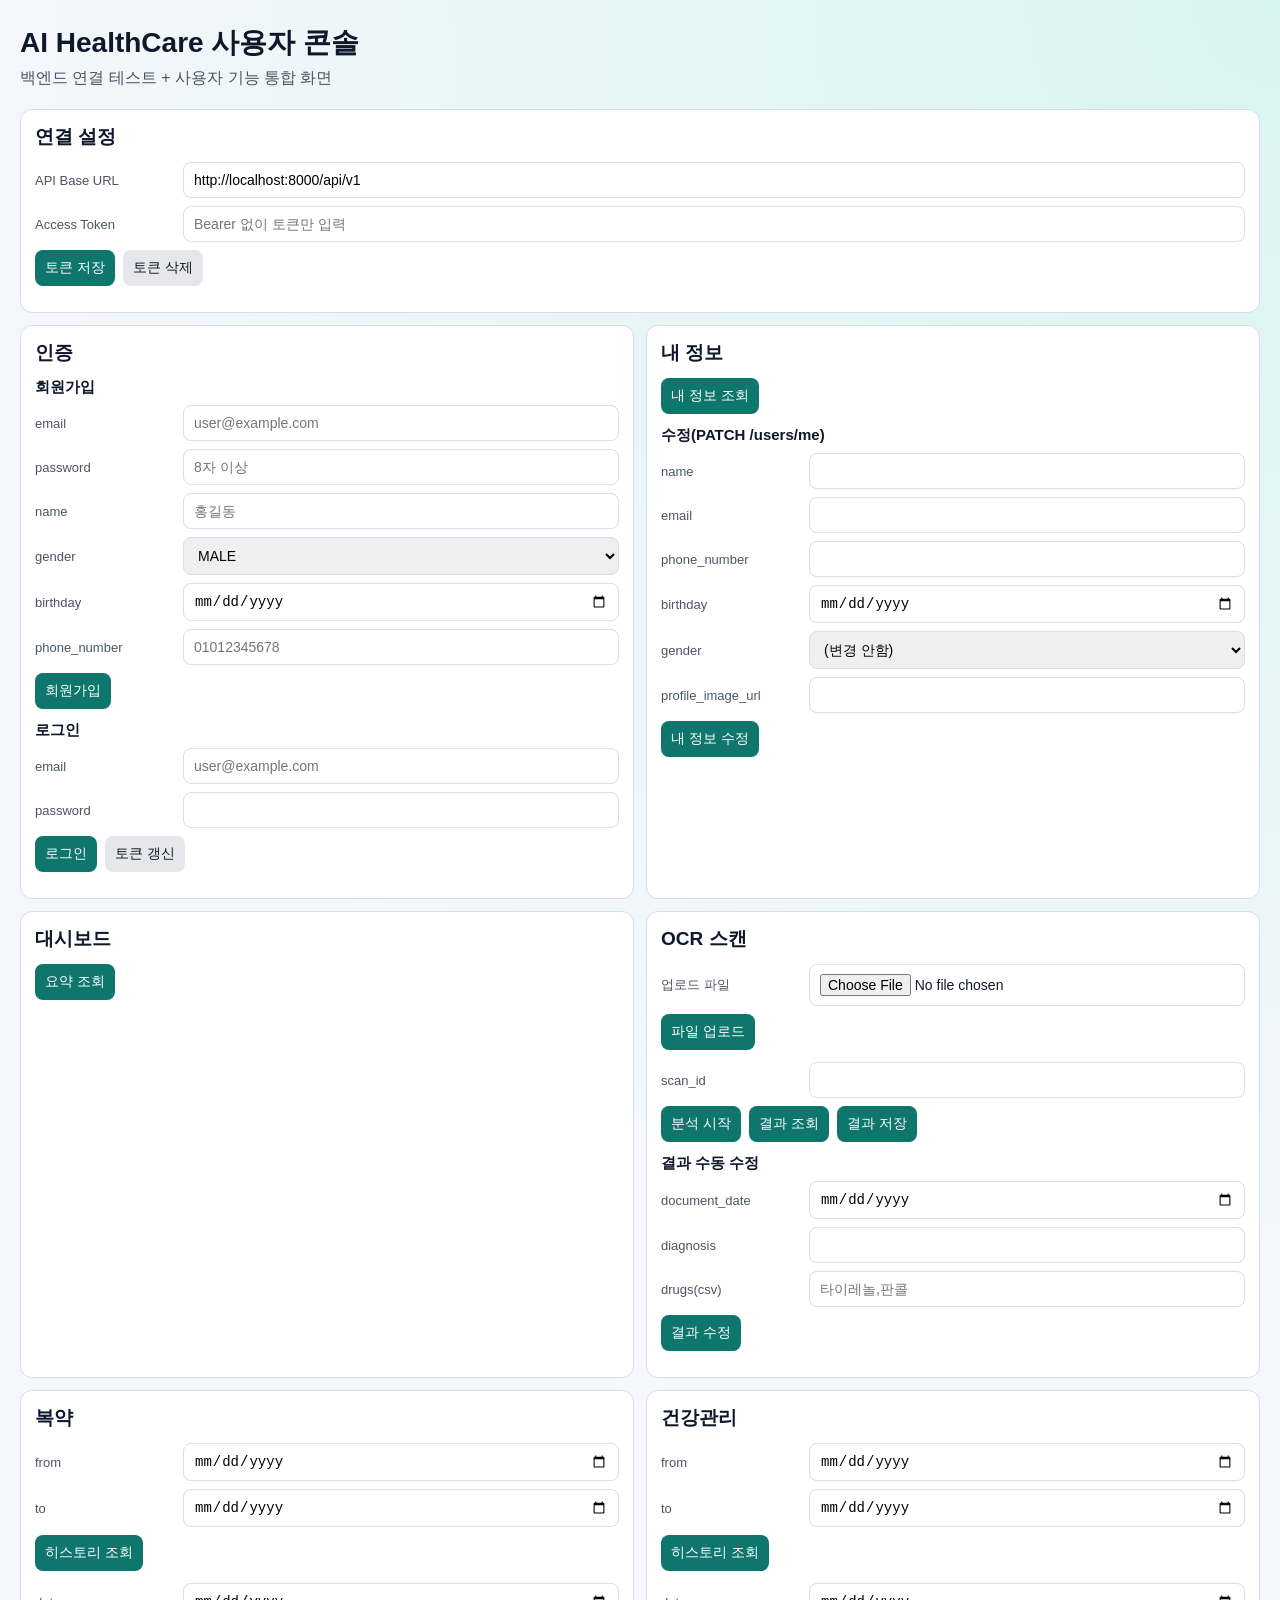
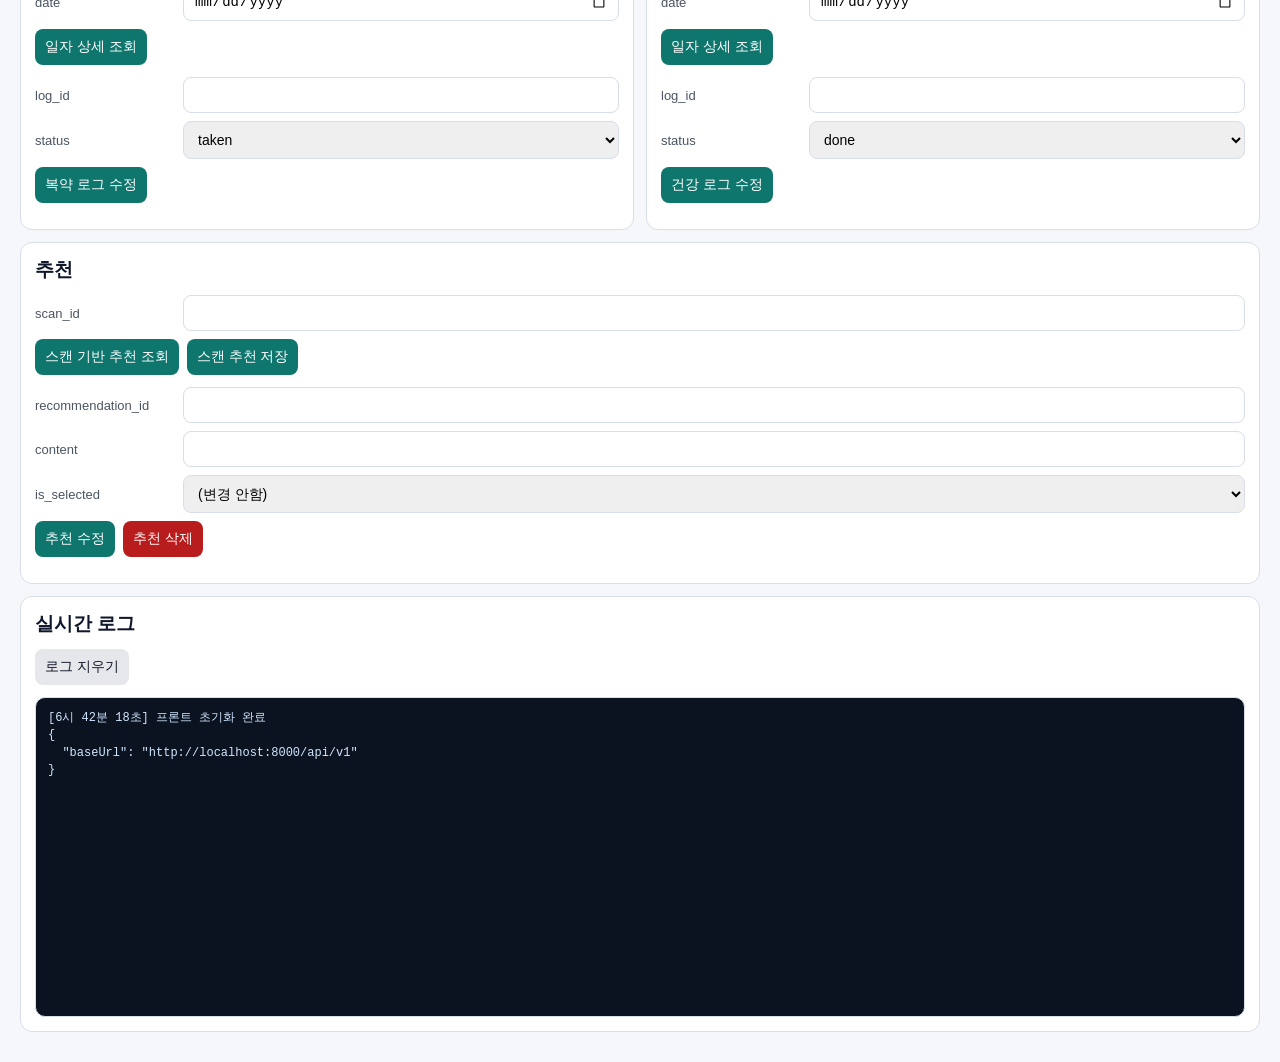
==== artifacts/frontend/index.html @ 844ef0e8 "테스트 프론트 백엔드 연결 상태 확인" ====
<!doctype html>
<html lang="ko">
<head>
  <meta charset="UTF-8" />
  <meta name="viewport" content="width=device-width, initial-scale=1.0" />
  <title>AI HealthCare Front</title>
  <link rel="stylesheet" href="./styles.css" />
</head>
<body>
  <header>
    <h1>AI HealthCare 사용자 콘솔</h1>
    <p>백엔드 연결 테스트 + 사용자 기능 통합 화면</p>
  </header>

  <main>
    <section class="card">
      <h2>연결 설정</h2>
      <div class="row">
        <label>API Base URL</label>
        <input id="baseUrl" type="text" value="http://localhost:8000/api/v1" />
      </div>
      <div class="row">
        <label>Access Token</label>
        <input id="accessToken" type="text" placeholder="Bearer 없이 토큰만 입력" />
      </div>
      <div class="actions">
        <button id="saveConfigBtn" type="button">토큰 저장</button>
        <button id="clearTokenBtn" type="button" class="ghost">토큰 삭제</button>
      </div>
    </section>

    <section class="grid2">
      <article class="card">
        <h2>인증</h2>
        <h3>회원가입</h3>
        <div class="row"><label>email</label><input id="signupEmail" type="email" placeholder="user@example.com" /></div>
        <div class="row"><label>password</label><input id="signupPassword" type="password" placeholder="8자 이상" /></div>
        <div class="row"><label>name</label><input id="signupName" type="text" placeholder="홍길동" /></div>
        <div class="row">
          <label>gender</label>
          <select id="signupGender">
            <option value="MALE">MALE</option>
            <option value="FEMALE">FEMALE</option>
          </select>
        </div>
        <div class="row"><label>birthday</label><input id="signupBirthday" type="date" /></div>
        <div class="row"><label>phone_number</label><input id="signupPhone" type="text" placeholder="01012345678" /></div>
        <div class="actions"><button id="signupBtn" type="button">회원가입</button></div>

        <h3>로그인</h3>
        <div class="row"><label>email</label><input id="loginEmail" type="email" placeholder="user@example.com" /></div>
        <div class="row"><label>password</label><input id="loginPassword" type="password" /></div>
        <div class="actions">
          <button id="loginBtn" type="button">로그인</button>
          <button id="refreshBtn" type="button" class="ghost">토큰 갱신</button>
        </div>
      </article>

      <article class="card">
        <h2>내 정보</h2>
        <div class="actions">
          <button id="meBtn" type="button">내 정보 조회</button>
        </div>
        <h3>수정(PATCH /users/me)</h3>
        <div class="row"><label>name</label><input id="meName" type="text" /></div>
        <div class="row"><label>email</label><input id="meEmail" type="email" /></div>
        <div class="row"><label>phone_number</label><input id="mePhone" type="text" /></div>
        <div class="row"><label>birthday</label><input id="meBirthday" type="date" /></div>
        <div class="row">
          <label>gender</label>
          <select id="meGender">
            <option value="">(변경 안함)</option>
            <option value="MALE">MALE</option>
            <option value="FEMALE">FEMALE</option>
          </select>
        </div>
        <div class="row"><label>profile_image_url</label><input id="meProfileUrl" type="text" /></div>
        <div class="actions"><button id="mePatchBtn" type="button">내 정보 수정</button></div>
      </article>
    </section>

    <section class="grid2">
      <article class="card">
        <h2>대시보드</h2>
        <div class="actions"><button id="dashboardBtn" type="button">요약 조회</button></div>
      </article>

      <article class="card">
        <h2>OCR 스캔</h2>
        <div class="row"><label>업로드 파일</label><input id="scanFile" type="file" /></div>
        <div class="actions"><button id="scanUploadBtn" type="button">파일 업로드</button></div>
        <div class="row"><label>scan_id</label><input id="scanId" type="number" min="1" /></div>
        <div class="actions">
          <button id="scanAnalyzeBtn" type="button">분석 시작</button>
          <button id="scanGetBtn" type="button">결과 조회</button>
          <button id="scanSaveBtn" type="button">결과 저장</button>
        </div>
        <h3>결과 수동 수정</h3>
        <div class="row"><label>document_date</label><input id="scanDocDate" type="date" /></div>
        <div class="row"><label>diagnosis</label><input id="scanDiagnosis" type="text" /></div>
        <div class="row"><label>drugs(csv)</label><input id="scanDrugs" type="text" placeholder="타이레놀,판콜" /></div>
        <div class="actions"><button id="scanPatchBtn" type="button">결과 수정</button></div>
      </article>
    </section>

    <section class="grid2">
      <article class="card">
        <h2>복약</h2>
        <div class="row"><label>from</label><input id="medFrom" type="date" /></div>
        <div class="row"><label>to</label><input id="medTo" type="date" /></div>
        <div class="actions"><button id="medHistoryBtn" type="button">히스토리 조회</button></div>
        <div class="row"><label>date</label><input id="medDate" type="date" /></div>
        <div class="actions"><button id="medDayBtn" type="button">일자 상세 조회</button></div>
        <div class="row"><label>log_id</label><input id="medLogId" type="number" min="1" /></div>
        <div class="row">
          <label>status</label>
          <select id="medStatus">
            <option value="taken">taken</option>
            <option value="skipped">skipped</option>
            <option value="delayed">delayed</option>
          </select>
        </div>
        <div class="actions"><button id="medPatchBtn" type="button">복약 로그 수정</button></div>
      </article>

      <article class="card">
        <h2>건강관리</h2>
        <div class="row"><label>from</label><input id="healthFrom" type="date" /></div>
        <div class="row"><label>to</label><input id="healthTo" type="date" /></div>
        <div class="actions"><button id="healthHistoryBtn" type="button">히스토리 조회</button></div>
        <div class="row"><label>date</label><input id="healthDate" type="date" /></div>
        <div class="actions"><button id="healthDayBtn" type="button">일자 상세 조회</button></div>
        <div class="row"><label>log_id</label><input id="healthLogId" type="number" min="1" /></div>
        <div class="row">
          <label>status</label>
          <select id="healthStatus">
            <option value="done">done</option>
            <option value="skipped">skipped</option>
          </select>
        </div>
        <div class="actions"><button id="healthPatchBtn" type="button">건강 로그 수정</button></div>
      </article>
    </section>

    <section class="card">
      <h2>추천</h2>
      <div class="row"><label>scan_id</label><input id="recScanId" type="number" min="1" /></div>
      <div class="actions">
        <button id="recListBtn" type="button">스캔 기반 추천 조회</button>
        <button id="recSaveBtn" type="button">스캔 추천 저장</button>
      </div>
      <div class="row"><label>recommendation_id</label><input id="recId" type="number" min="1" /></div>
      <div class="row"><label>content</label><input id="recContent" type="text" /></div>
      <div class="row">
        <label>is_selected</label>
        <select id="recSelected">
          <option value="">(변경 안함)</option>
          <option value="true">true</option>
          <option value="false">false</option>
        </select>
      </div>
      <div class="actions">
        <button id="recPatchBtn" type="button">추천 수정</button>
        <button id="recDeleteBtn" type="button" class="danger">추천 삭제</button>
      </div>
    </section>

    <section class="card">
      <h2>실시간 로그</h2>
      <div class="actions">
        <button id="clearLogBtn" type="button" class="ghost">로그 지우기</button>
      </div>
      <pre id="logPanel"></pre>
    </section>
  </main>

  <script src="./app.js"></script>
</body>
</html>
---- artifacts/frontend/styles.css ----
:root {
  color-scheme: light;
  --bg: #f5f7fb;
  --card: #ffffff;
  --line: #d7deea;
  --text: #0f172a;
  --muted: #4b5563;
  --primary: #0f766e;
  --danger: #b91c1c;
}

* {
  box-sizing: border-box;
}

body {
  margin: 0;
  background: radial-gradient(circle at top right, #d9f5f0, transparent 45%), var(--bg);
  color: var(--text);
  font-family: "Noto Sans KR", "Apple SD Gothic Neo", sans-serif;
}

header {
  padding: 24px 20px 8px;
}

h1 {
  margin: 0;
  font-size: 28px;
}

h2 {
  margin: 0 0 12px;
  font-size: 19px;
}

h3 {
  margin: 12px 0 8px;
  font-size: 15px;
}

p {
  margin: 6px 0 0;
  color: var(--muted);
}

main {
  padding: 12px 20px 30px;
  display: grid;
  gap: 12px;
}

.grid2 {
  display: grid;
  grid-template-columns: 1fr 1fr;
  gap: 12px;
}

.card {
  border: 1px solid var(--line);
  background: var(--card);
  border-radius: 12px;
  padding: 14px;
}

.row {
  display: grid;
  grid-template-columns: 140px 1fr;
  gap: 8px;
  align-items: center;
  margin-bottom: 8px;
}

.row label {
  font-size: 13px;
  color: var(--muted);
}

input,
select,
button {
  border: 1px solid var(--line);
  border-radius: 8px;
  padding: 9px 10px;
  font-size: 14px;
}

button {
  background: var(--primary);
  color: #fff;
  border: none;
  cursor: pointer;
}

button.ghost {
  background: #e5e7eb;
  color: #111827;
}

button.danger {
  background: var(--danger);
}

.actions {
  display: flex;
  flex-wrap: wrap;
  gap: 8px;
  margin: 8px 0 12px;
}

#logPanel {
  height: 320px;
  overflow: auto;
  margin: 0;
  padding: 12px;
  border: 1px solid var(--line);
  background: #0b1220;
  color: #d1e7ff;
  border-radius: 10px;
  font-size: 12px;
  line-height: 1.45;
}

@media (max-width: 960px) {
  .grid2 {
    grid-template-columns: 1fr;
  }

  .row {
    grid-template-columns: 1fr;
  }
}
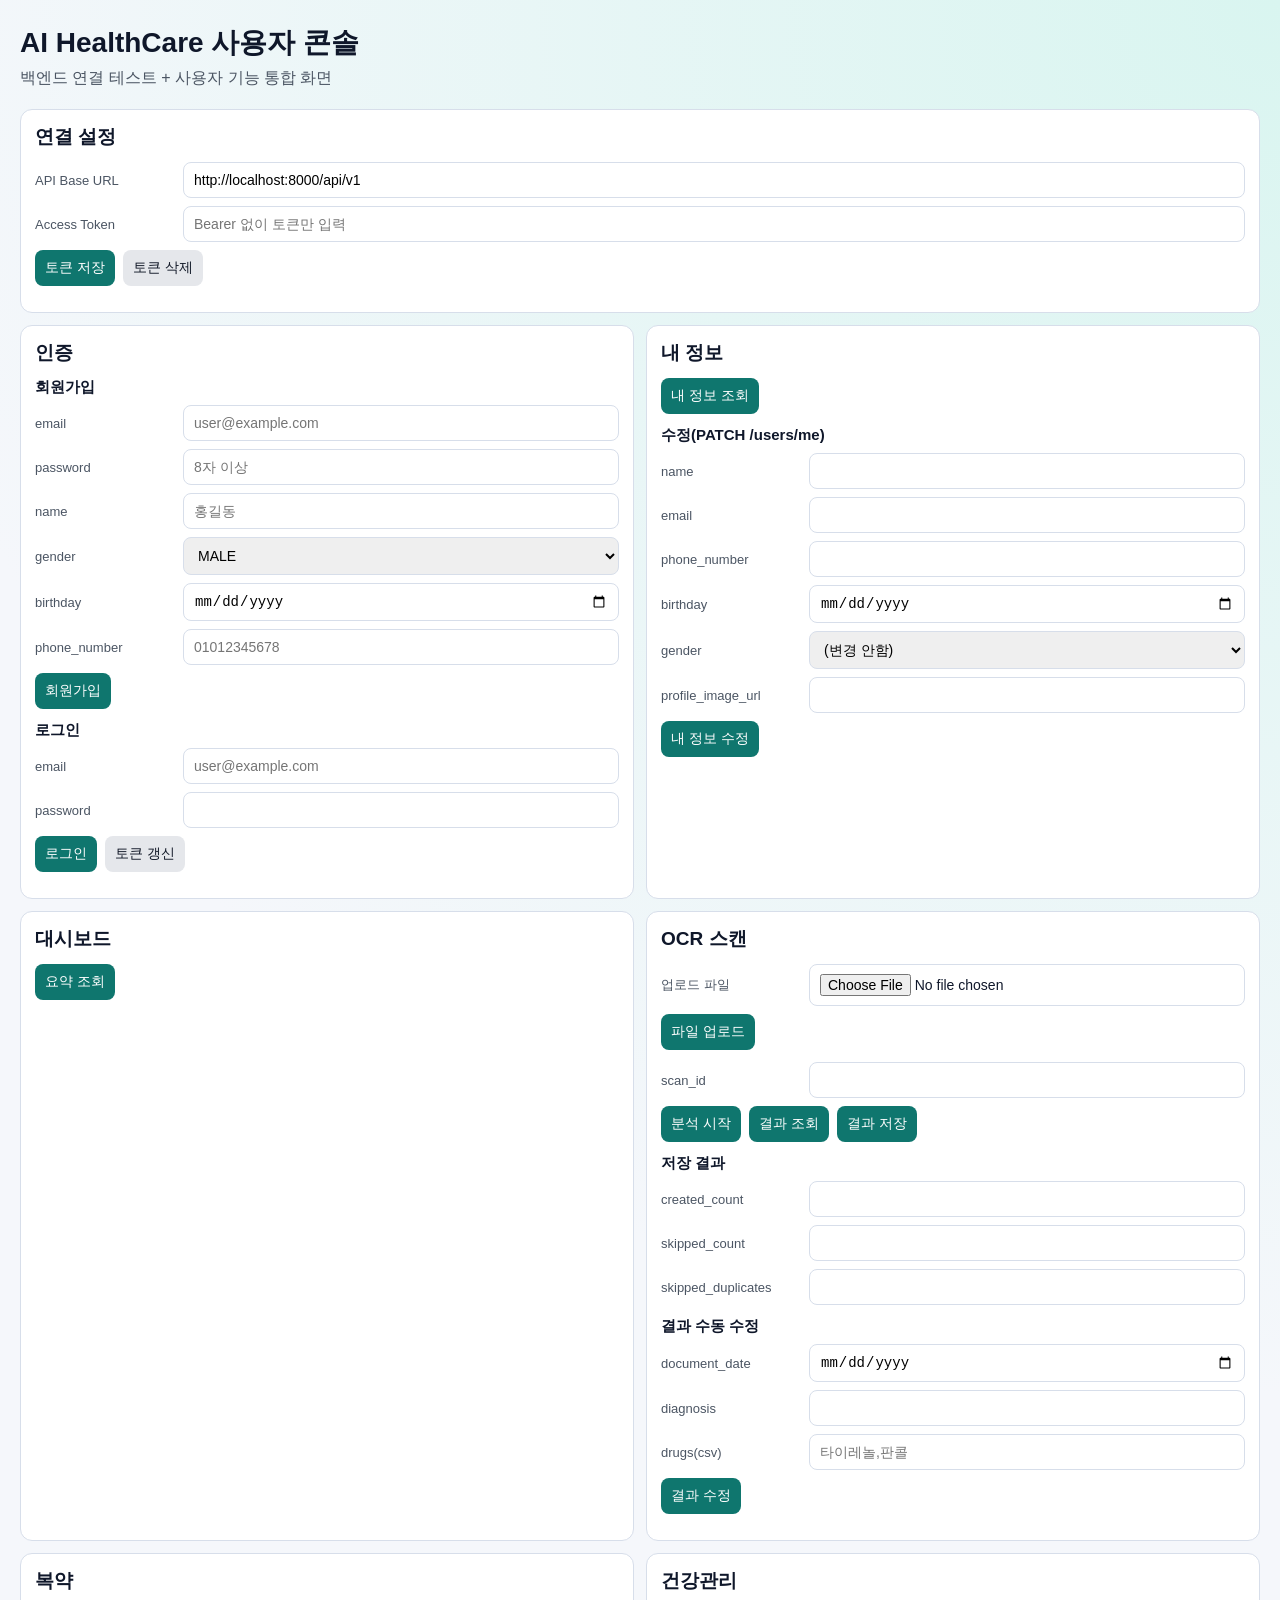
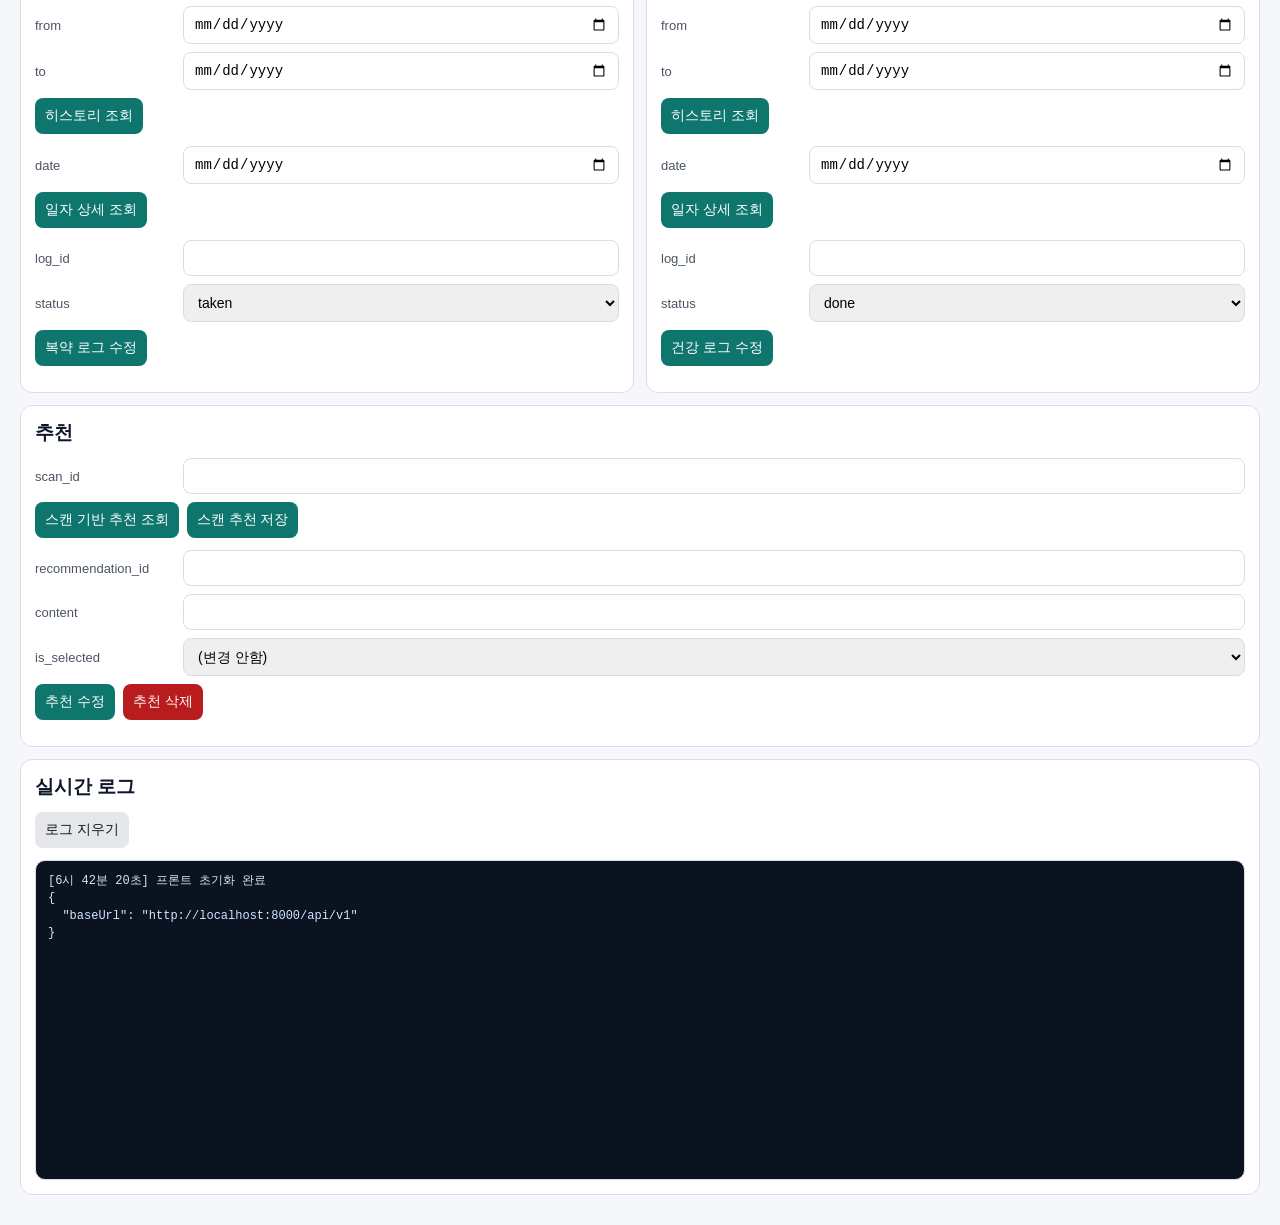
==== commit 372c57ad: "프론트 적용" ====
--- a/artifacts/frontend/index.html
+++ b/artifacts/frontend/index.html
@@ -95,6 +95,10 @@
           <button id="scanGetBtn" type="button">결과 조회</button>
           <button id="scanSaveBtn" type="button">결과 저장</button>
         </div>
+        <h3>저장 결과</h3>
+        <div class="row"><label>created_count</label><input id="scanCreatedCount" type="text" readonly /></div>
+        <div class="row"><label>skipped_count</label><input id="scanSkippedCount" type="text" readonly /></div>
+        <div class="row"><label>skipped_duplicates</label><input id="scanSkippedDupes" type="text" readonly /></div>
         <h3>결과 수동 수정</h3>
         <div class="row"><label>document_date</label><input id="scanDocDate" type="date" /></div>
         <div class="row"><label>diagnosis</label><input id="scanDiagnosis" type="text" /></div>
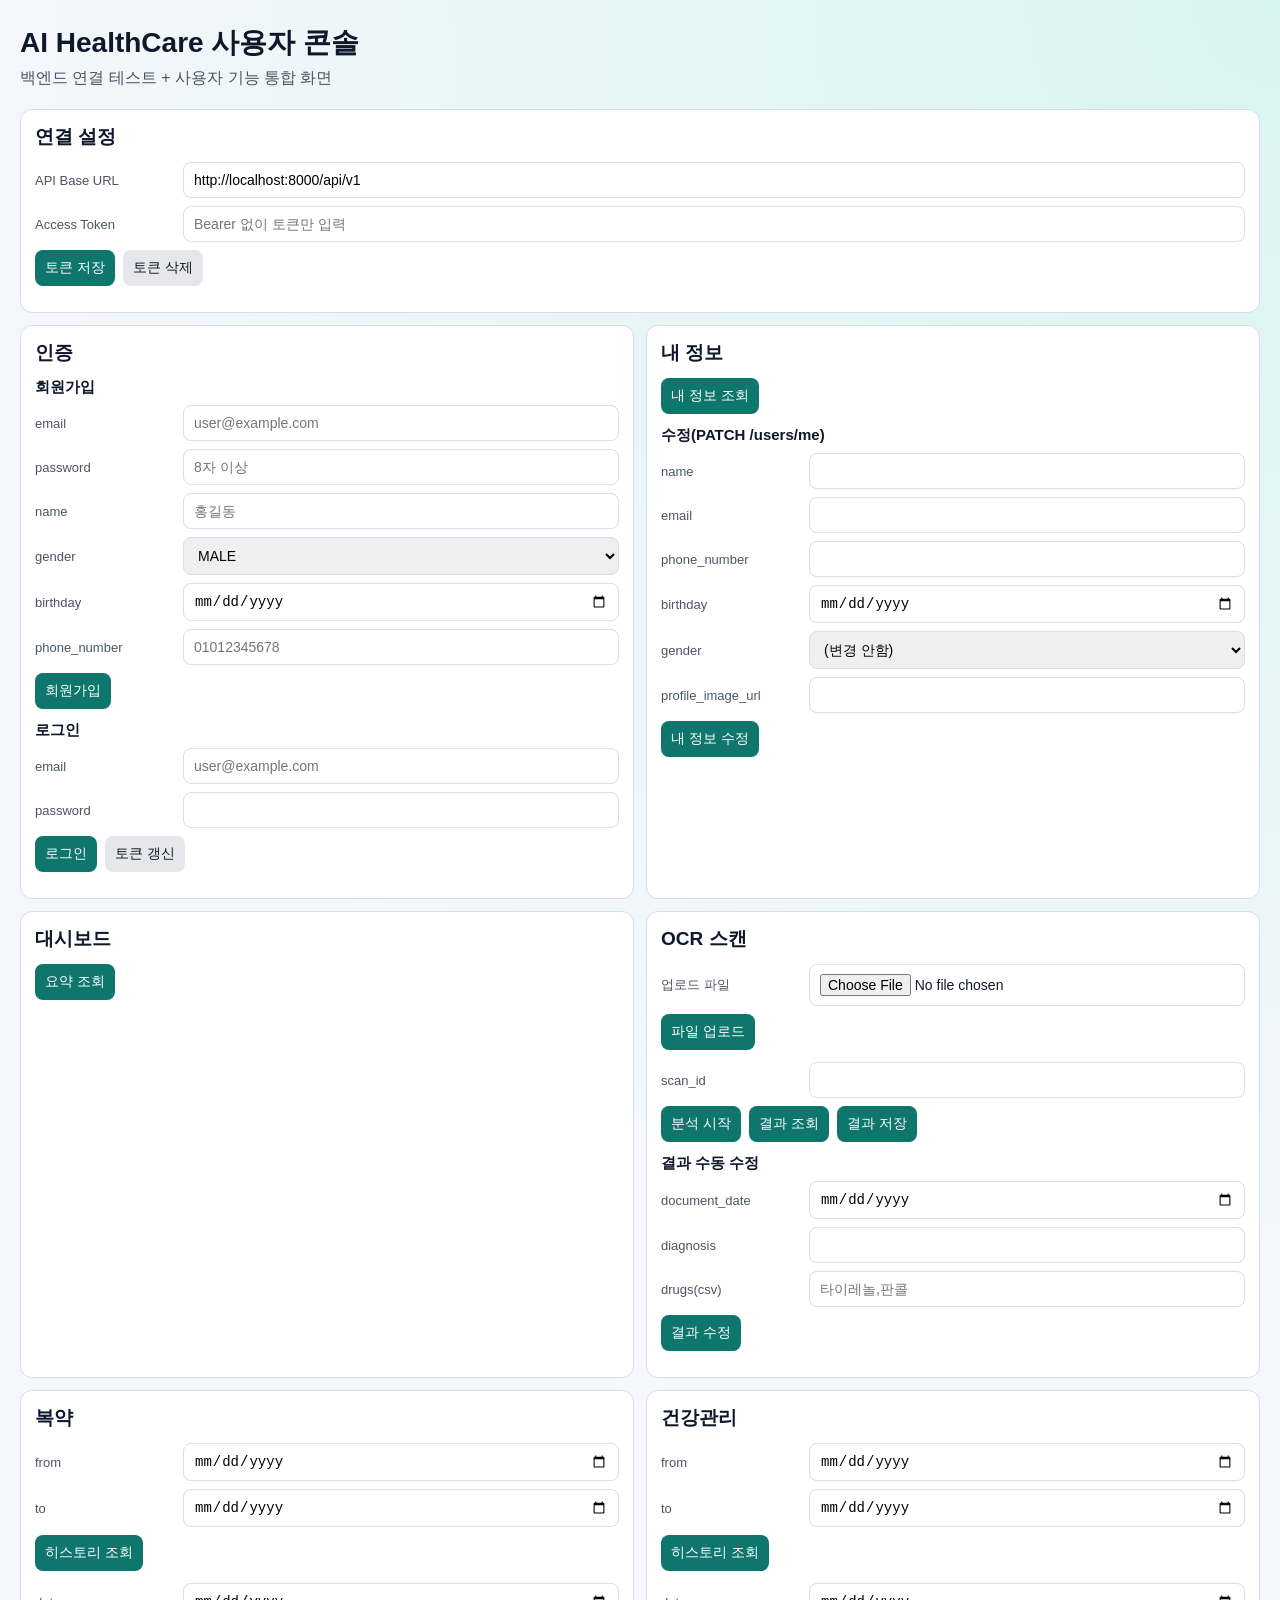
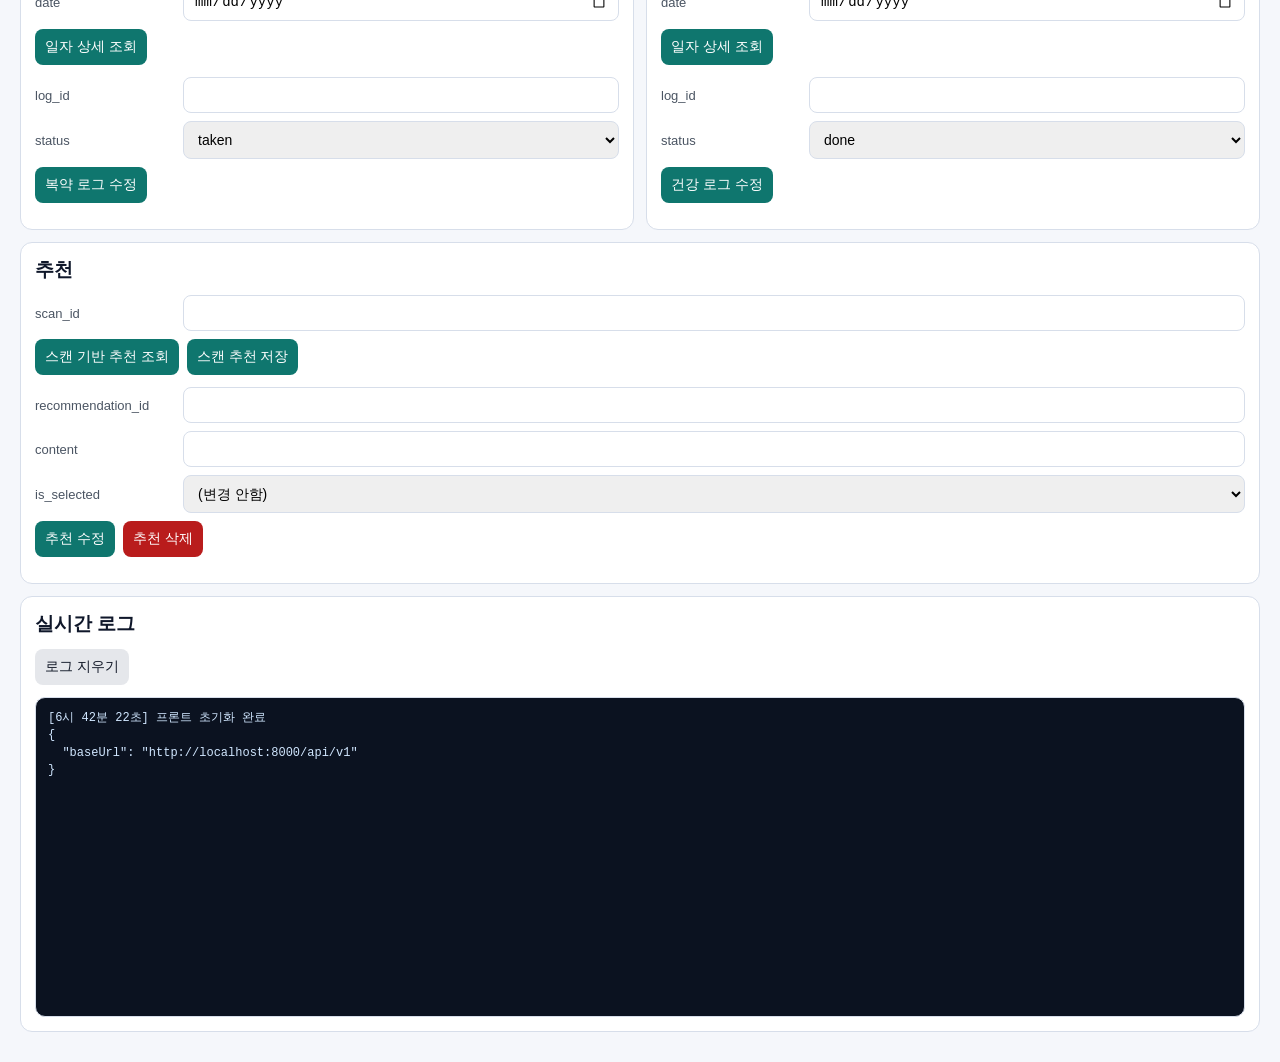
==== commit 0a8ae99e: "Merge pull request #30 from AI-HealthCare-01/feature/ocr-ai-db-flow Feature/ocr ai db flow" ====
--- a/artifacts/frontend/index.html
+++ b/artifacts/frontend/index.html
@@ -95,10 +95,6 @@
           <button id="scanGetBtn" type="button">결과 조회</button>
           <button id="scanSaveBtn" type="button">결과 저장</button>
         </div>
-        <h3>저장 결과</h3>
-        <div class="row"><label>created_count</label><input id="scanCreatedCount" type="text" readonly /></div>
-        <div class="row"><label>skipped_count</label><input id="scanSkippedCount" type="text" readonly /></div>
-        <div class="row"><label>skipped_duplicates</label><input id="scanSkippedDupes" type="text" readonly /></div>
         <h3>결과 수동 수정</h3>
         <div class="row"><label>document_date</label><input id="scanDocDate" type="date" /></div>
         <div class="row"><label>diagnosis</label><input id="scanDiagnosis" type="text" /></div>
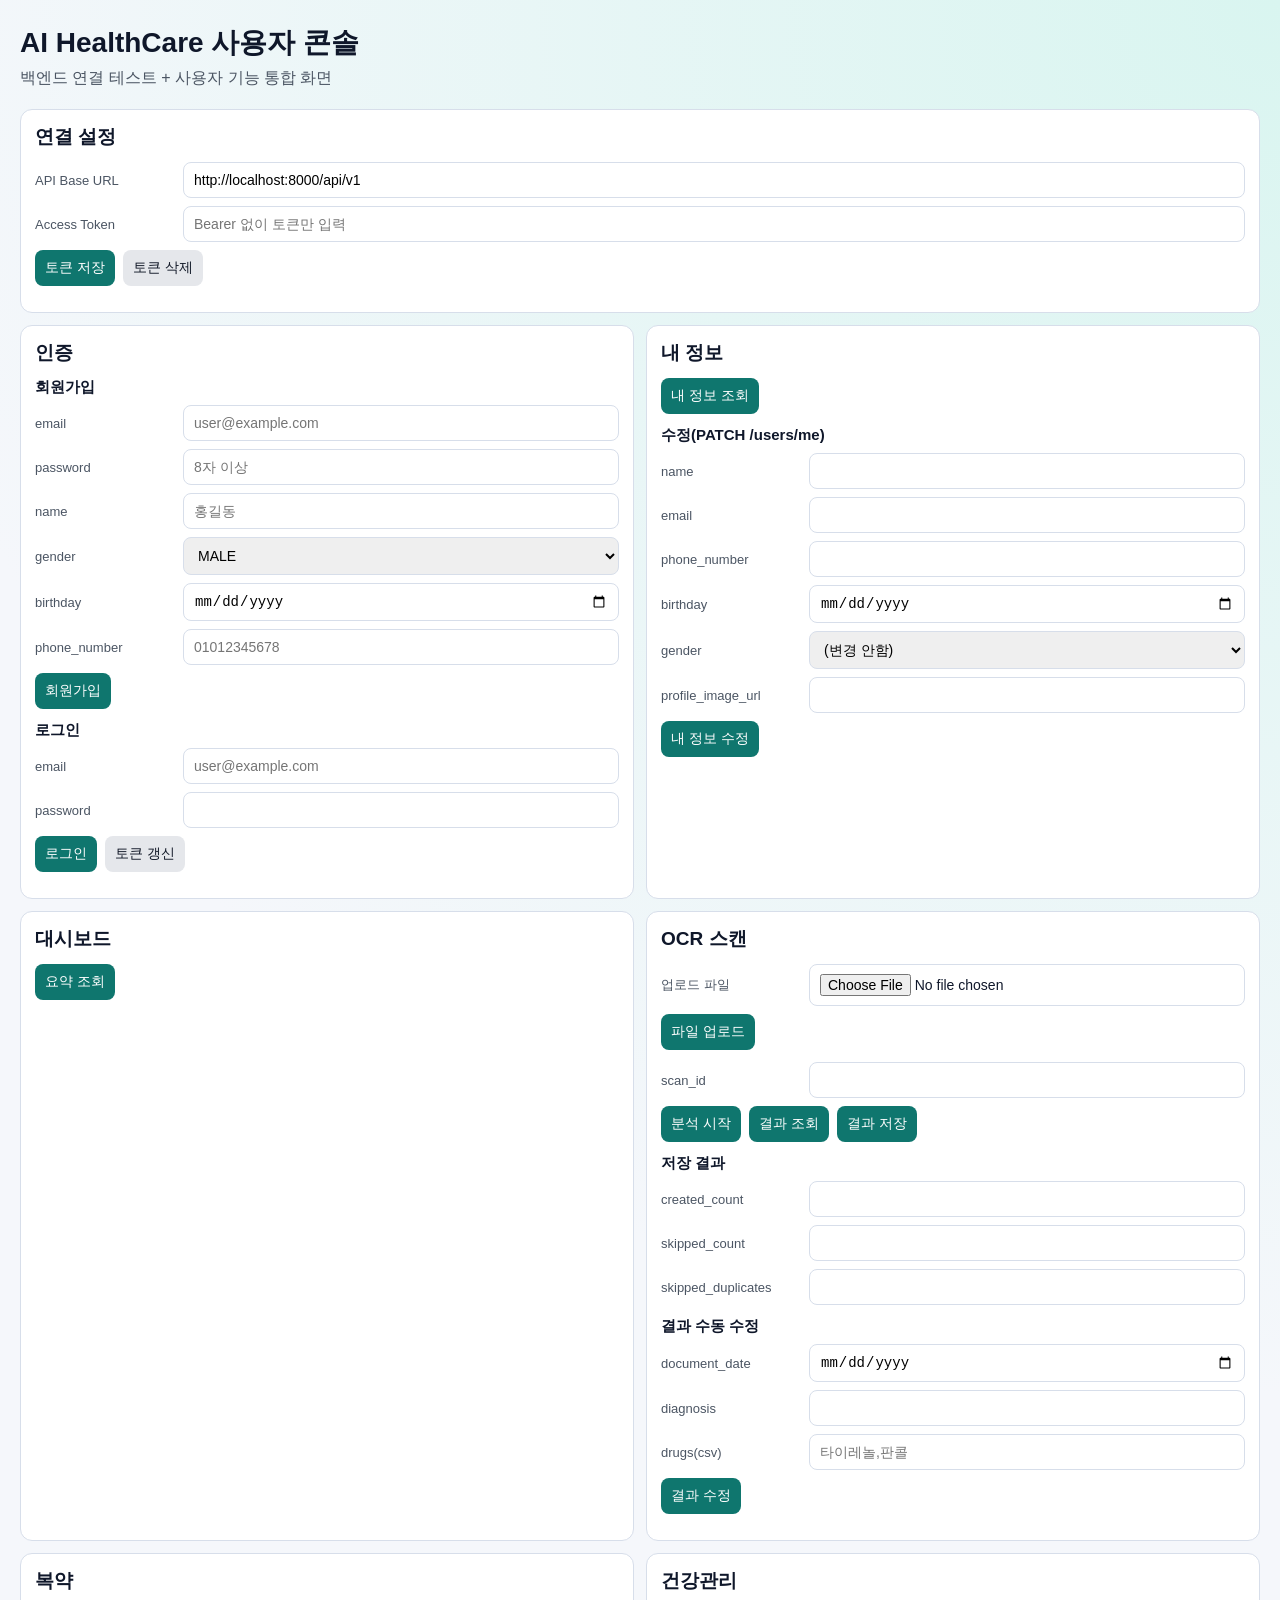
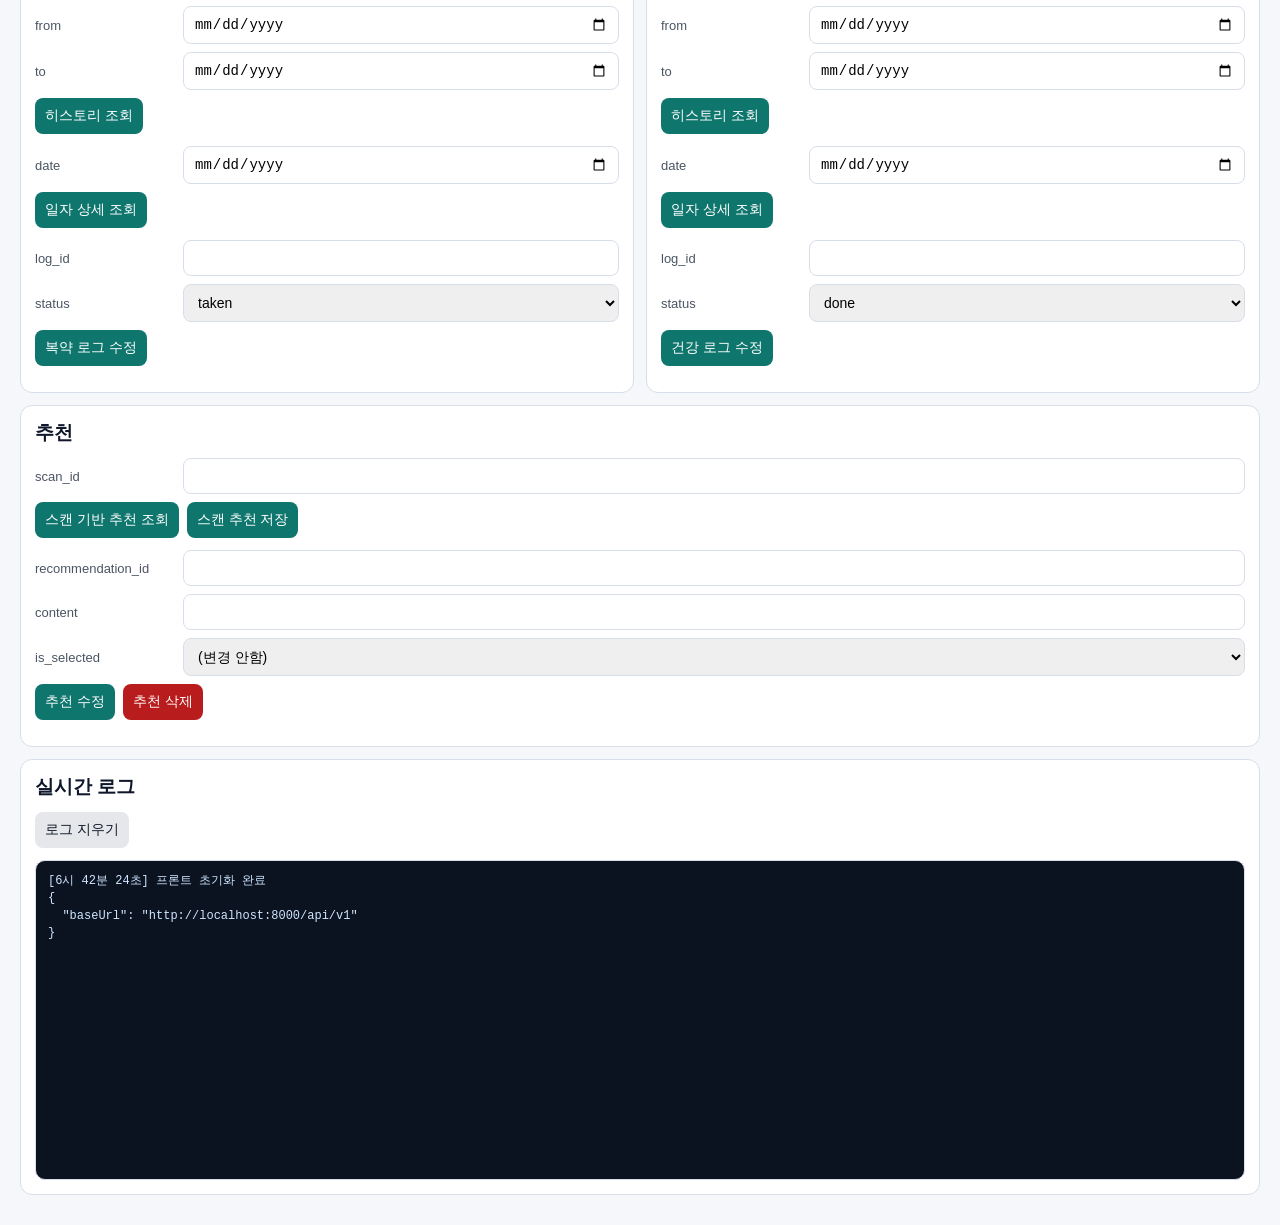
==== commit 1d6de579: "Merge pull request #31 from AI-HealthCare-01/feature/ocr-ai-db-flow 의약품 데이터 추가" ====
--- a/artifacts/frontend/index.html
+++ b/artifacts/frontend/index.html
@@ -95,6 +95,10 @@
           <button id="scanGetBtn" type="button">결과 조회</button>
           <button id="scanSaveBtn" type="button">결과 저장</button>
         </div>
+        <h3>저장 결과</h3>
+        <div class="row"><label>created_count</label><input id="scanCreatedCount" type="text" readonly /></div>
+        <div class="row"><label>skipped_count</label><input id="scanSkippedCount" type="text" readonly /></div>
+        <div class="row"><label>skipped_duplicates</label><input id="scanSkippedDupes" type="text" readonly /></div>
         <h3>결과 수동 수정</h3>
         <div class="row"><label>document_date</label><input id="scanDocDate" type="date" /></div>
         <div class="row"><label>diagnosis</label><input id="scanDiagnosis" type="text" /></div>
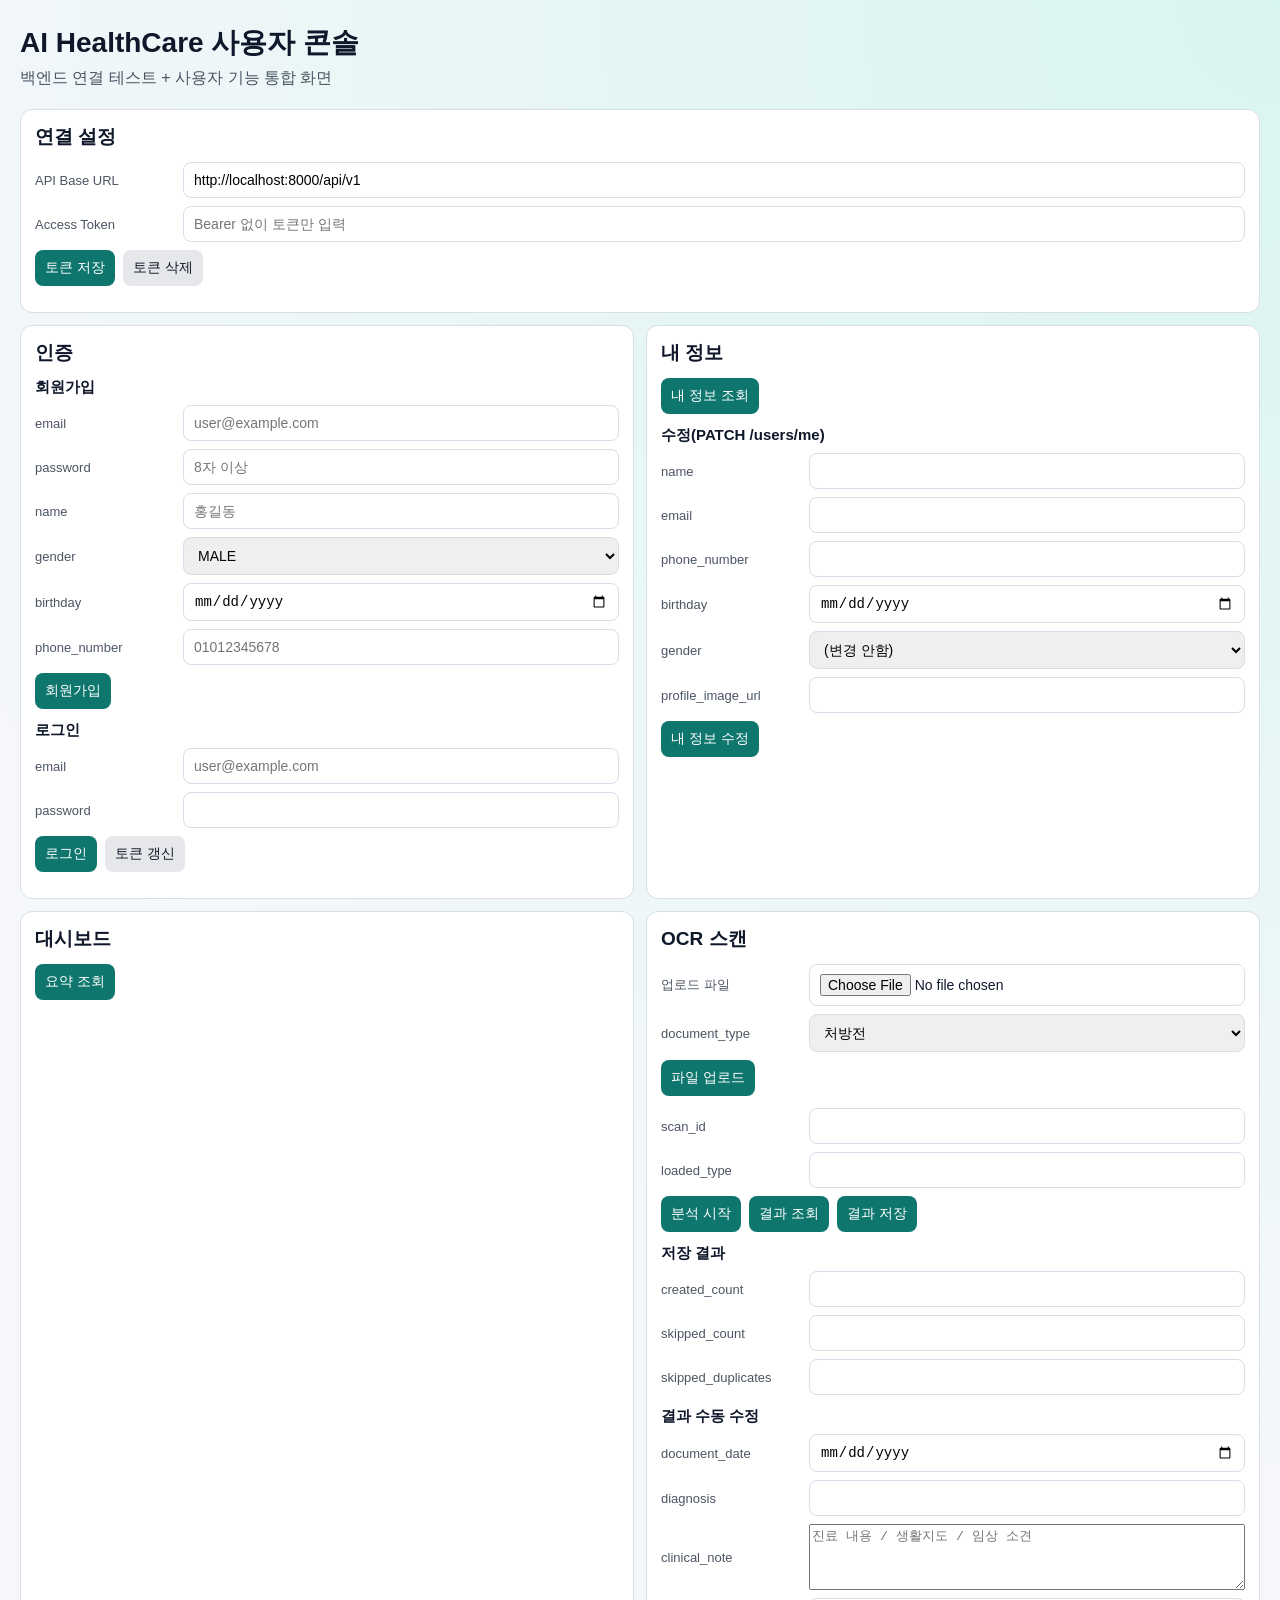
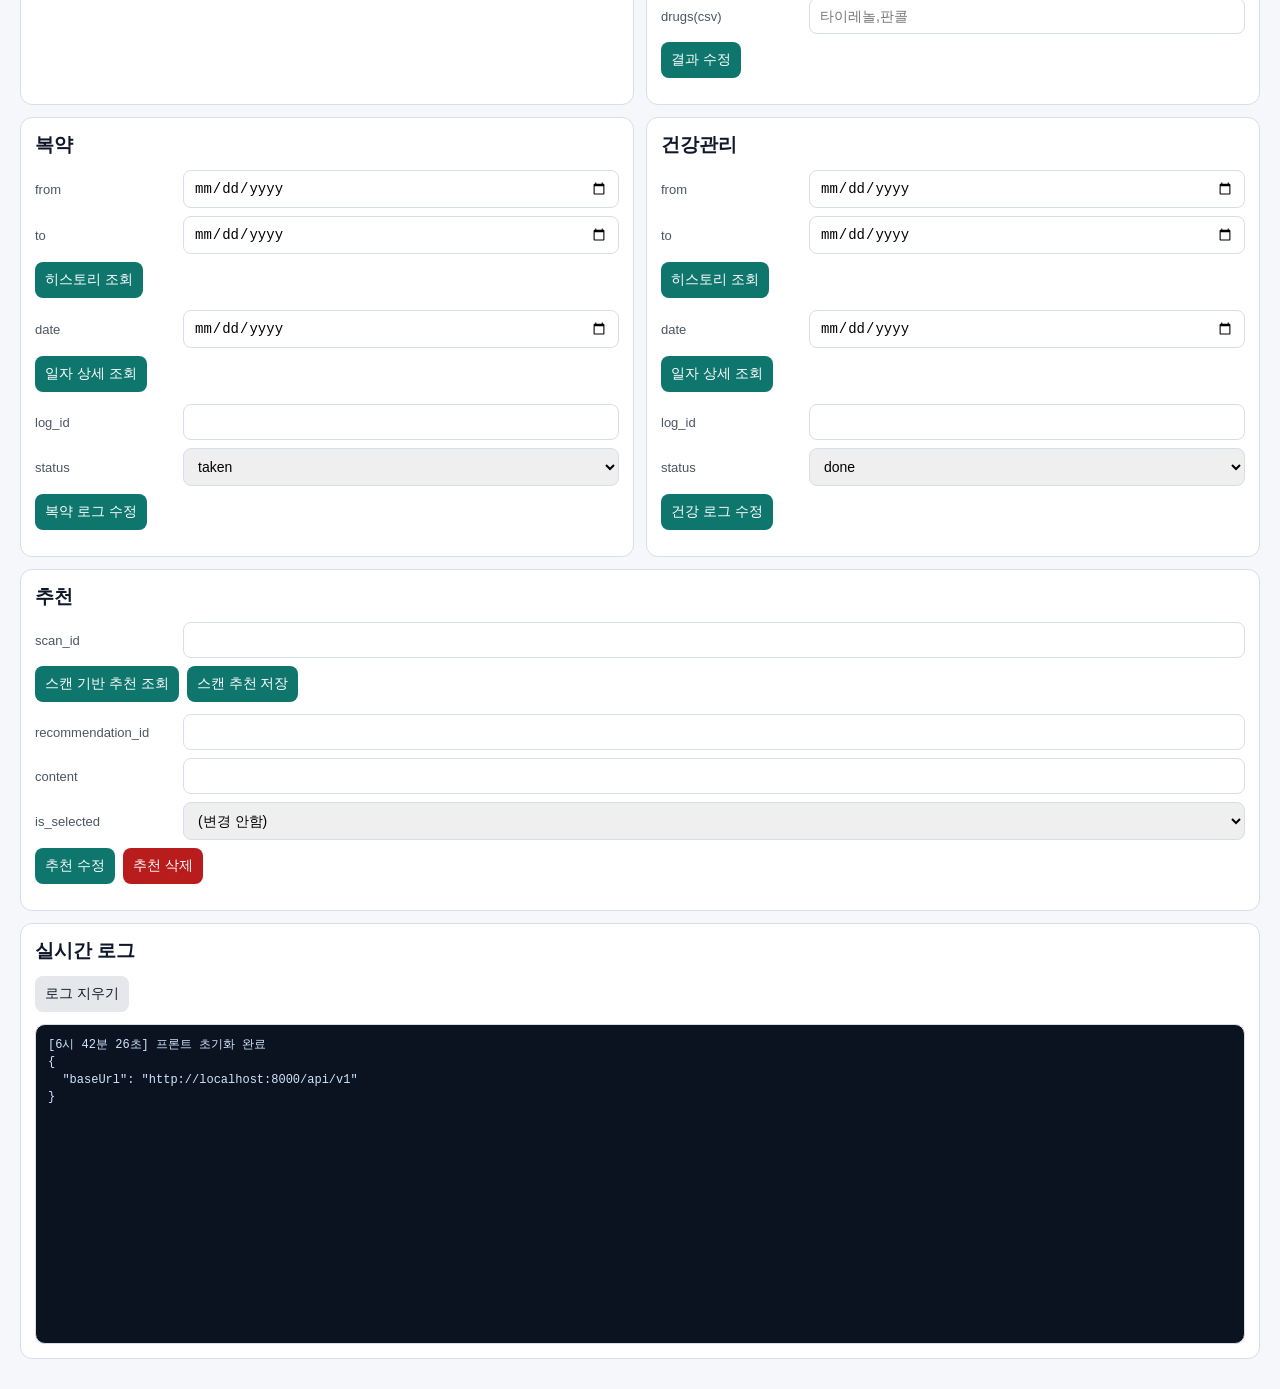
==== commit a0eed1c2: "✨ feat  : add medical_record scan flow and recommendation branching" ====
--- a/artifacts/frontend/index.html
+++ b/artifacts/frontend/index.html
@@ -88,20 +88,44 @@
       <article class="card">
         <h2>OCR 스캔</h2>
         <div class="row"><label>업로드 파일</label><input id="scanFile" type="file" /></div>
+
+        <!-- [ADD] 문서 유형 선택 -->
+        <div class="row">
+          <label>document_type</label>
+          <select id="scanDocumentType">
+            <option value="prescription">처방전</option>
+            <option value="medical_record">진료기록지</option>
+          </select>
+        </div>
+
         <div class="actions"><button id="scanUploadBtn" type="button">파일 업로드</button></div>
+
         <div class="row"><label>scan_id</label><input id="scanId" type="number" min="1" /></div>
+
+        <!-- [ADD] 현재 문서 유형 표시 -->
+        <div class="row"><label>loaded_type</label><input id="scanLoadedType" type="text" readonly /></div>
+
         <div class="actions">
           <button id="scanAnalyzeBtn" type="button">분석 시작</button>
           <button id="scanGetBtn" type="button">결과 조회</button>
           <button id="scanSaveBtn" type="button">결과 저장</button>
         </div>
+
         <h3>저장 결과</h3>
         <div class="row"><label>created_count</label><input id="scanCreatedCount" type="text" readonly /></div>
         <div class="row"><label>skipped_count</label><input id="scanSkippedCount" type="text" readonly /></div>
         <div class="row"><label>skipped_duplicates</label><input id="scanSkippedDupes" type="text" readonly /></div>
+
         <h3>결과 수동 수정</h3>
         <div class="row"><label>document_date</label><input id="scanDocDate" type="date" /></div>
         <div class="row"><label>diagnosis</label><input id="scanDiagnosis" type="text" /></div>
+
+        <!-- [ADD] 진료기록지용 진료 내용 -->
+        <div class="row">
+          <label>clinical_note</label>
+          <textarea id="scanClinicalNote" rows="4" placeholder="진료 내용 / 생활지도 / 임상 소견"></textarea>
+        </div>
+
         <div class="row"><label>drugs(csv)</label><input id="scanDrugs" type="text" placeholder="타이레놀,판콜" /></div>
         <div class="actions"><button id="scanPatchBtn" type="button">결과 수정</button></div>
       </article>
@@ -180,4 +204,4 @@
 
   <script src="./app.js"></script>
 </body>
-</html>
+</html>
